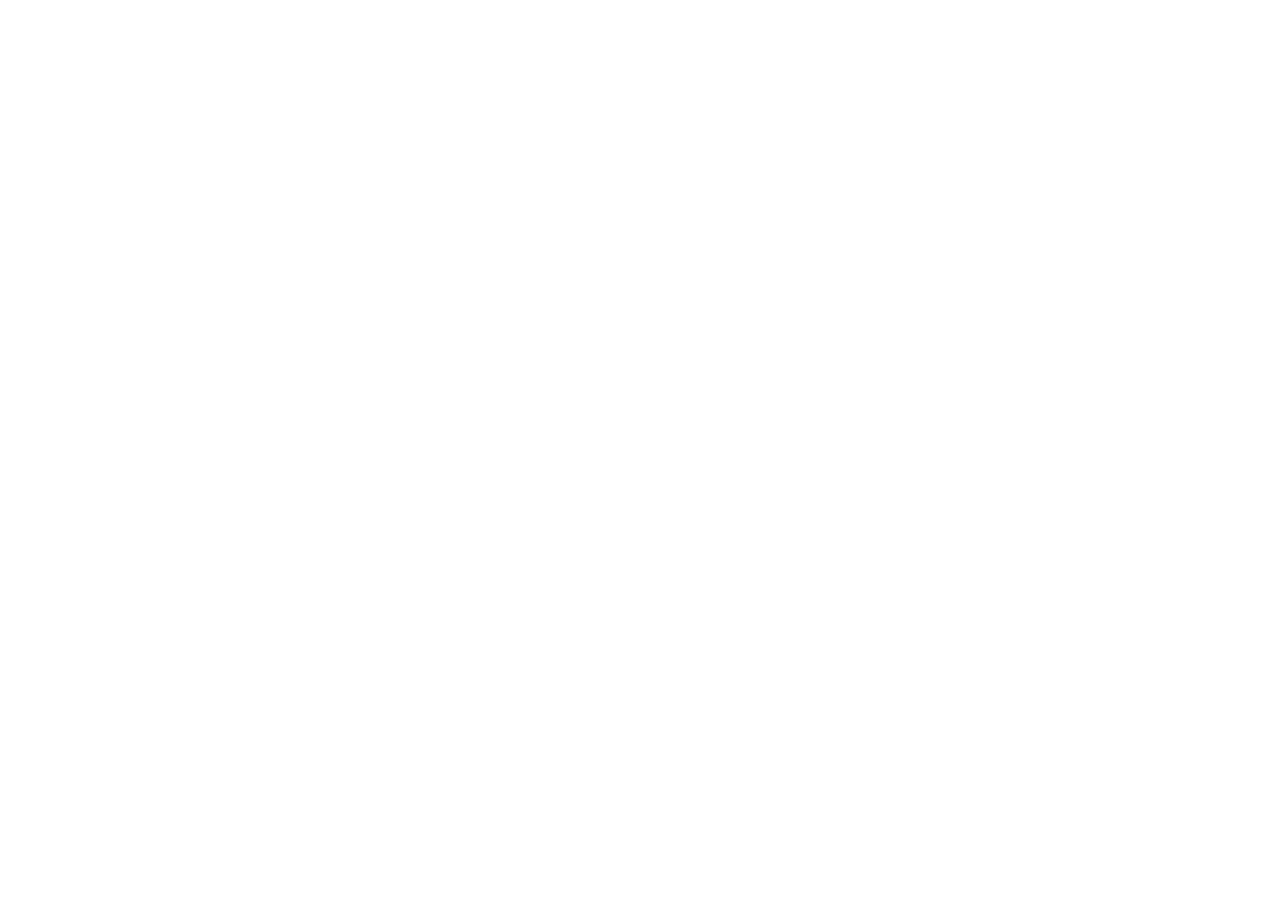
==== segundo/index.html @ a558fc03 "start project" ====
<!DOCTYPE html>
<html lang="en">
  <head>
    <meta charset="UTF-8" />
    <meta name="viewport" content="width=device-width, initial-scale=1.0" />
    <title>Ecommerce India</title>
  </head>
  <body></body>
</html>
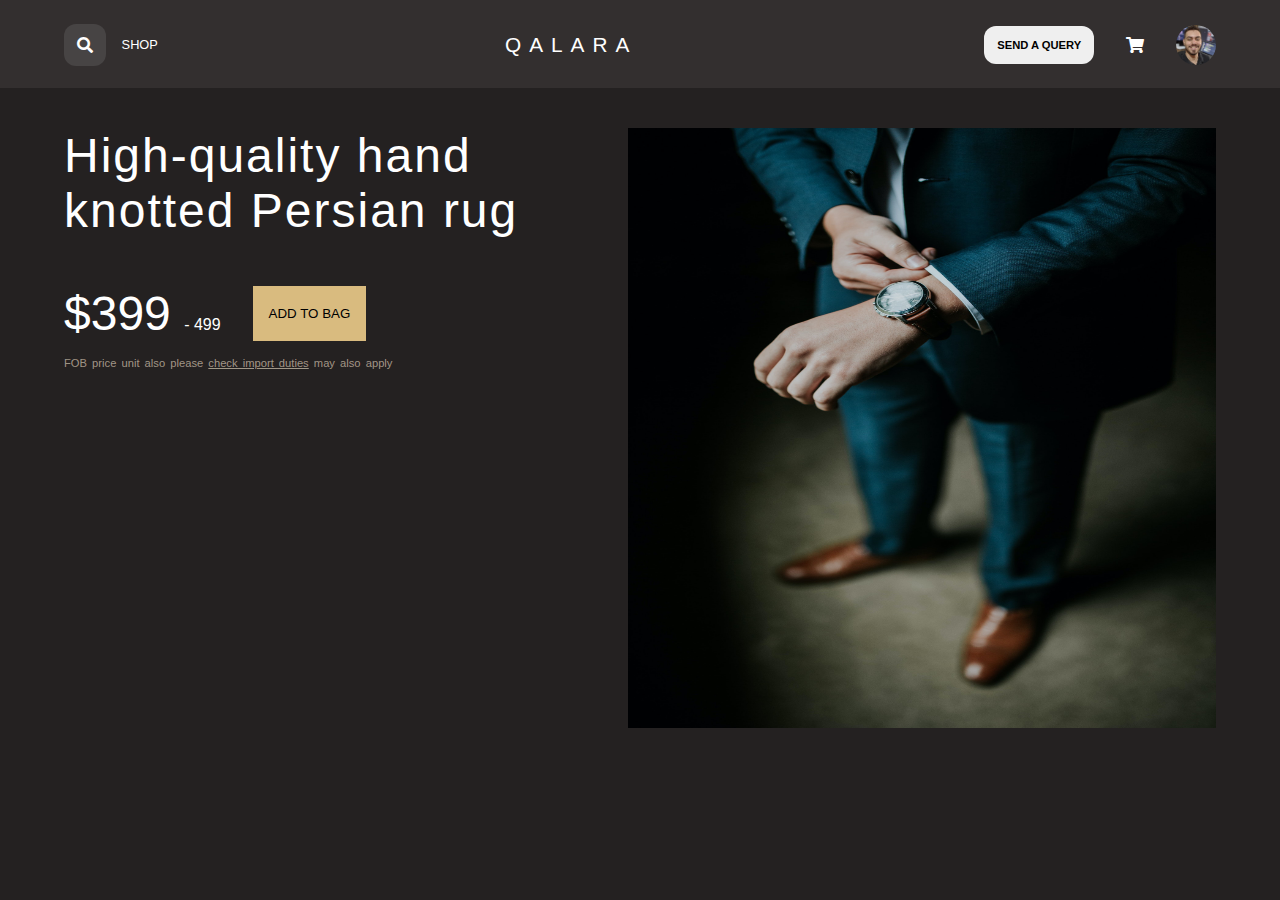
==== commit 4c2df70e: "feat: header & main done" ====
--- a/segundo/index.html
+++ b/segundo/index.html
@@ -2,8 +2,68 @@
 <html lang="en">
   <head>
     <meta charset="UTF-8" />
+    <link
+      rel="stylesheet"
+      href="https://cdnjs.cloudflare.com/ajax/libs/font-awesome/5.13.1/css/all.min.css"
+    />
     <meta name="viewport" content="width=device-width, initial-scale=1.0" />
+    <link rel="stylesheet" href="style.css" />
     <title>Ecommerce India</title>
   </head>
-  <body></body>
+  <body>
+    <header>
+      <nav>
+        <!-- Links -->
+        <div class="menu-links">
+          <!-- Menu Left -->
+          <div class="menu-left">
+            <i class="icon fas fa-search"></i>
+            <p>shop</p>
+          </div>
+
+          <!-- Logo -->
+          <div class="logo">
+            <a href="./">
+              <h1>QALARA</h1>
+            </a>
+          </div>
+
+          <!-- Menu Right -->
+          <div class="menu-right">
+            <button>SEND A QUERY</button>
+            <i class="icon fas fa-shopping-cart"></i>
+            <!-- Profile -->
+            <div class="profile">
+              <img src="./img/profile.png" alt="" />
+            </div>
+          </div>
+        </div>
+      </nav>
+    </header>
+
+    <!-- Main -->
+    <main>
+      <section class="product-price-wrapper">
+        <!-- Info - Left -->
+        <div class="product-price-info">
+          <div class="prices-wrapper">
+            <h1>High-quality hand knotted Persian rug</h1>
+            <div class="prices">
+              <h2>$399 <span> - 499</span></h2>
+              <button>ADD TO BAG</button>
+            </div>
+            <p>
+              FOB price unit also please <span>check import duties</span> may
+              also apply
+            </p>
+          </div>
+        </div>
+
+        <!-- Image - Right -->
+        <div class="product-img">
+          <img src="./img/watch.jpg" alt="" />
+        </div>
+      </section>
+    </main>
+  </body>
 </html>
--- a/segundo/style.css
+++ b/segundo/style.css
@@ -0,0 +1,166 @@
+/*
+
+#0f0d0c;
+#615a51;
+#9d998d;
+#f0ece3;
+#4d2f23;
+#9a775a;
+#c7c5bc;
+
+*/
+
+* {
+  margin: 0;
+  padding: 0;
+  box-sizing: border-box;
+  list-style: none;
+  text-decoration: none;
+}
+
+body {
+  font-family: Roboto, Oxygen, Ubuntu, Cantarell, "Open Sans", "Helvetica Neue",
+    sans-serif;
+}
+
+img {
+  width: 100%;
+  height: 100%;
+}
+
+/* Header ====================== */
+header {
+  width: 100%;
+  background-color: #332f2f;
+  box-shadow: 0 0 20px #000;
+  height: 5.5rem;
+}
+
+/* Importante ======================= */
+nav {
+  padding: 1.5rem 4rem;
+}
+
+.menu-links {
+  display: flex;
+  justify-content: space-between;
+  align-items: center;
+}
+
+.menu-left {
+  display: flex;
+  align-items: center;
+  color: #fff;
+}
+
+.menu-left p {
+  text-transform: uppercase;
+  margin-left: 1rem;
+  font-size: 0.8rem;
+}
+
+.menu-left i {
+  background-color: #474444;
+  color: #fff;
+  padding: 0.8rem;
+  border-radius: 12px;
+}
+
+.logo h1 {
+  font-size: 1.3rem;
+  color: #fff;
+  font-weight: 300;
+  letter-spacing: 8px;
+}
+
+.profile {
+  height: 40px;
+  width: 40px;
+  overflow: hidden;
+  border-radius: 50px;
+  margin-left: 2rem;
+}
+
+.menu-right {
+  display: flex;
+  flex-direction: row;
+  justify-content: space-between;
+  align-items: center;
+}
+
+.menu-right button {
+  padding: 0.8rem;
+  border: none;
+  border-radius: 12px;
+  font-size: 0.7rem;
+  font-weight: 600;
+}
+
+.menu-right i {
+  color: #fff;
+  margin-left: 2rem;
+}
+
+/* Main ====================== */
+
+/* Section Product Prices */
+.product-price-wrapper {
+  display: flex;
+  background-color: #242121;
+  margin: 0 auto;
+  padding: 2.5rem 4rem;
+  height: calc(100vh - 5.5rem);
+  justify-content: space-between;
+}
+
+.product-price-info {
+  width: 50%;
+}
+
+.prices-wrapper h1 {
+  color: #fff;
+  font-size: 3rem;
+  letter-spacing: 2px;
+  font-weight: 400;
+}
+
+.product-img {
+  width: 600px;
+  height: 600px;
+}
+
+.prices {
+  display: flex;
+  margin-top: 3rem;
+  color: #fff;
+}
+
+.prices h2 {
+  font-weight: 300;
+  font-size: 3rem;
+}
+
+h2 > span {
+  font-size: 1rem;
+  font-weight: 100;
+}
+
+.prices button {
+  border: none;
+  padding: 0 1rem;
+  background-color: #d9bb7f;
+  margin-left: 2rem;
+}
+
+.prices-wrapper p {
+  margin-top: 1rem;
+  font-size: 0.7rem;
+  color: #e4d7c0a6;
+  font-weight: 100;
+  word-spacing: 2px;
+}
+
+p > span {
+  cursor: pointer;
+  text-decoration: underline;
+}
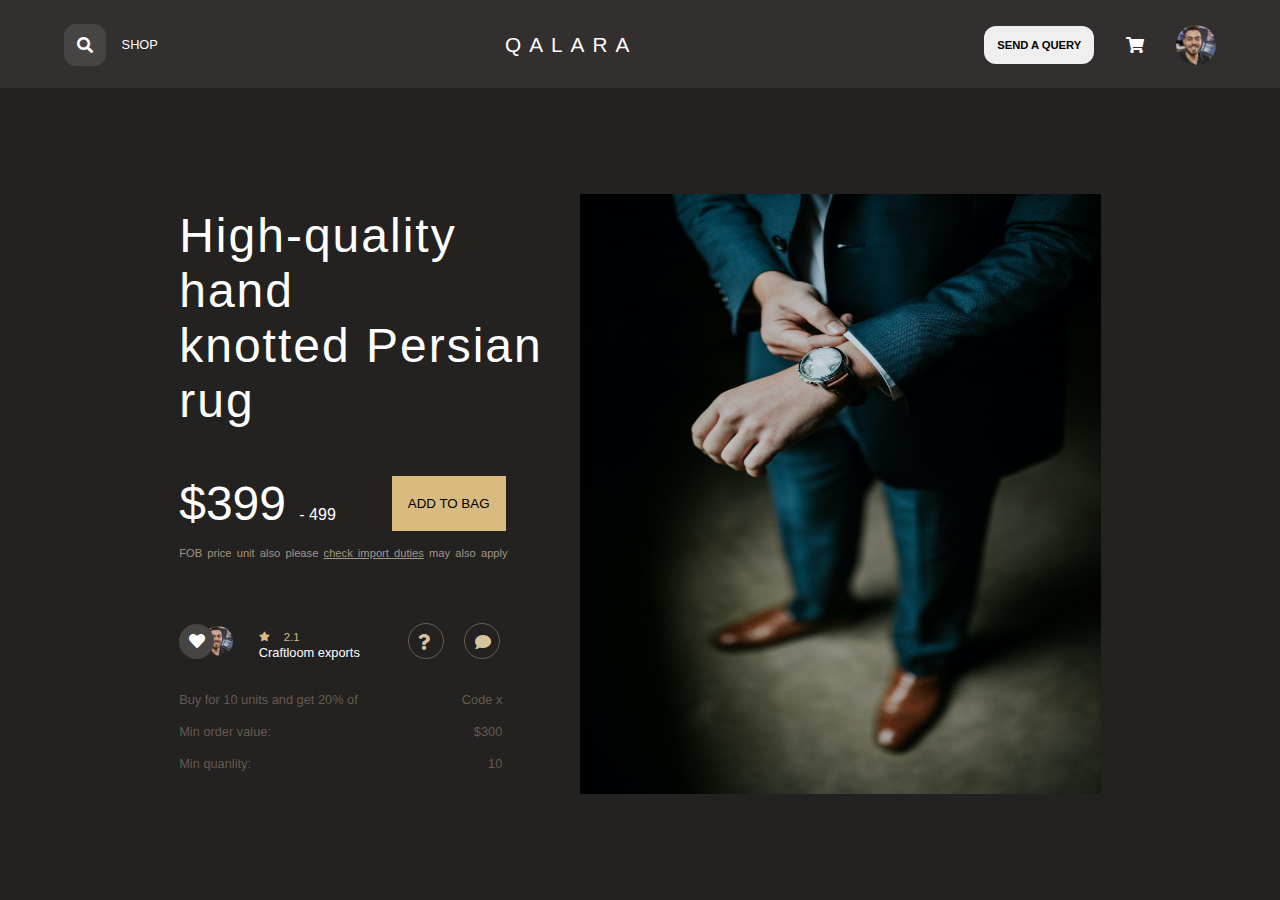
==== commit 2d9920cf: "feat: header & main done" ====
--- a/segundo/index.html
+++ b/segundo/index.html
@@ -44,24 +44,69 @@
     <!-- Main -->
     <main>
       <section class="product-price-wrapper">
-        <!-- Info - Left -->
-        <div class="product-price-info">
-          <div class="prices-wrapper">
-            <h1>High-quality hand knotted Persian rug</h1>
-            <div class="prices">
-              <h2>$399 <span> - 499</span></h2>
-              <button>ADD TO BAG</button>
+        <!-- Wrapper -->
+        <div class="product-wrapper">
+          <!-- Info - Left -->
+          <div class="product-price-info">
+            <div class="prices-wrapper">
+              <h1>
+                High-quality hand <br />
+                knotted Persian rug
+              </h1>
+              <div class="prices">
+                <h2>$399 <span> - 499</span></h2>
+                <button>ADD TO BAG</button>
+              </div>
+              <p>
+                FOB price unit also please <span>check import duties</span> may
+                also apply
+              </p>
             </div>
-            <p>
-              FOB price unit also please <span>check import duties</span> may
-              also apply
-            </p>
+
+            <!-- Comments -->
+            <div class="comments-wrapper">
+              <!-- Comments header -->
+              <div class="comments-header">
+                <div id="icon-like">
+                  <i class="icon fas fa-heart"></i>
+                </div>
+                <div class="comments-profile">
+                  <img src="./img/profile.png" alt="" />
+                </div>
+
+                <div class="comments-stars">
+                  <i class="icon fas fa-star"></i>
+                  <span>2.1</span>
+                  <p>Craftloom exports</p>
+                </div>
+
+                <!-- Icons Direito -->
+                <div class="icon-right">
+                  <i class="icon fas fa-question"></i>
+                  <i class="icon fas fa-comment"></i>
+                </div>
+              </div>
+            </div>
+
+            <div class="comments-info-wrapper">
+              <div class="comments-info-left">
+                <p>Buy for 10 units and get 20% of</p>
+                <p>Min order value:</p>
+                <p>Min quanlity:</p>
+              </div>
+
+              <div class="comments-info-right">
+                <p>Code x</p>
+                <p>$300</p>
+                <p>10</p>
+              </div>
+            </div>
           </div>
-        </div>
 
-        <!-- Image - Right -->
-        <div class="product-img">
-          <img src="./img/watch.jpg" alt="" />
+          <!-- Image - Right -->
+          <div class="product-img">
+            <img src="./img/watch.jpg" alt="" />
+          </div>
         </div>
       </section>
     </main>
--- a/segundo/style.css
+++ b/segundo/style.css
@@ -28,7 +28,7 @@
   height: 100%;
 }
 
-/* Header ====================== */
+/* Header ========================== */
 header {
   width: 100%;
   background-color: #332f2f;
@@ -64,6 +64,7 @@
   color: #fff;
   padding: 0.8rem;
   border-radius: 12px;
+  cursor: pointer;
 }
 
 .logo h1 {
@@ -99,6 +100,7 @@
 .menu-right i {
   color: #fff;
   margin-left: 2rem;
+  cursor: pointer;
 }
 
 /* Main ====================== */
@@ -149,7 +151,7 @@
   border: none;
   padding: 0 1rem;
   background-color: #d9bb7f;
-  margin-left: 2rem;
+  margin-left: 3.5rem;
 }
 
 .prices-wrapper p {
@@ -164,3 +166,95 @@
   cursor: pointer;
   text-decoration: underline;
 }
+
+.product-wrapper {
+  display: flex;
+  justify-content: space-between;
+  width: 80%;
+  margin: auto;
+  align-items: center;
+}
+
+.comments-wrapper {
+  display: flex;
+  align-items: center;
+}
+
+.comments-header i {
+  padding: 0.6rem;
+  border-radius: 50px;
+  color: #fff;
+  background-color: #474444;
+  z-index: 999;
+}
+
+.comments-header {
+  display: flex;
+  margin-top: 4rem;
+  align-items: center;
+}
+
+.comments-profile {
+  width: 30px;
+  height: 30px;
+  overflow: hidden;
+  border-radius: 50px;
+  margin-left: -0.7rem;
+}
+
+.comments-stars {
+  margin-left: 1rem;
+}
+
+.comments-stars i {
+  background-color: transparent;
+  color: #d9bb7f;
+  font-size: 0.6rem;
+}
+
+.comments-stars span {
+  color: #d9bb7f;
+  font-size: 0.7rem;
+  font-weight: 300;
+}
+
+.comments-stars p {
+  /* margin-top: -0.8rem; */
+  color: #fff;
+  font-weight: 100;
+  font-size: 0.8rem;
+  margin-top: -0.4rem;
+  margin-left: 0.6rem;
+}
+
+#icon-like {
+  z-index: 999;
+}
+
+.icon-right {
+  margin-left: 2rem;
+}
+
+.icon-right i {
+  border: 1px solid #e2cfa859;
+  background-color: transparent;
+  color: #e2cfa8f3;
+  border-radius: 50px;
+  height: 36px;
+  width: 36px;
+  margin-left: 1rem;
+}
+
+.comments-info-wrapper {
+  display: flex;
+  margin-top: 1.5rem;
+  color: #e2cfa859;
+  font-size: 0.8rem;
+  line-height: 32px;
+  font-weight: 100;
+}
+
+.comments-info-right {
+  margin-left: 6.5rem;
+  text-align: right;
+}
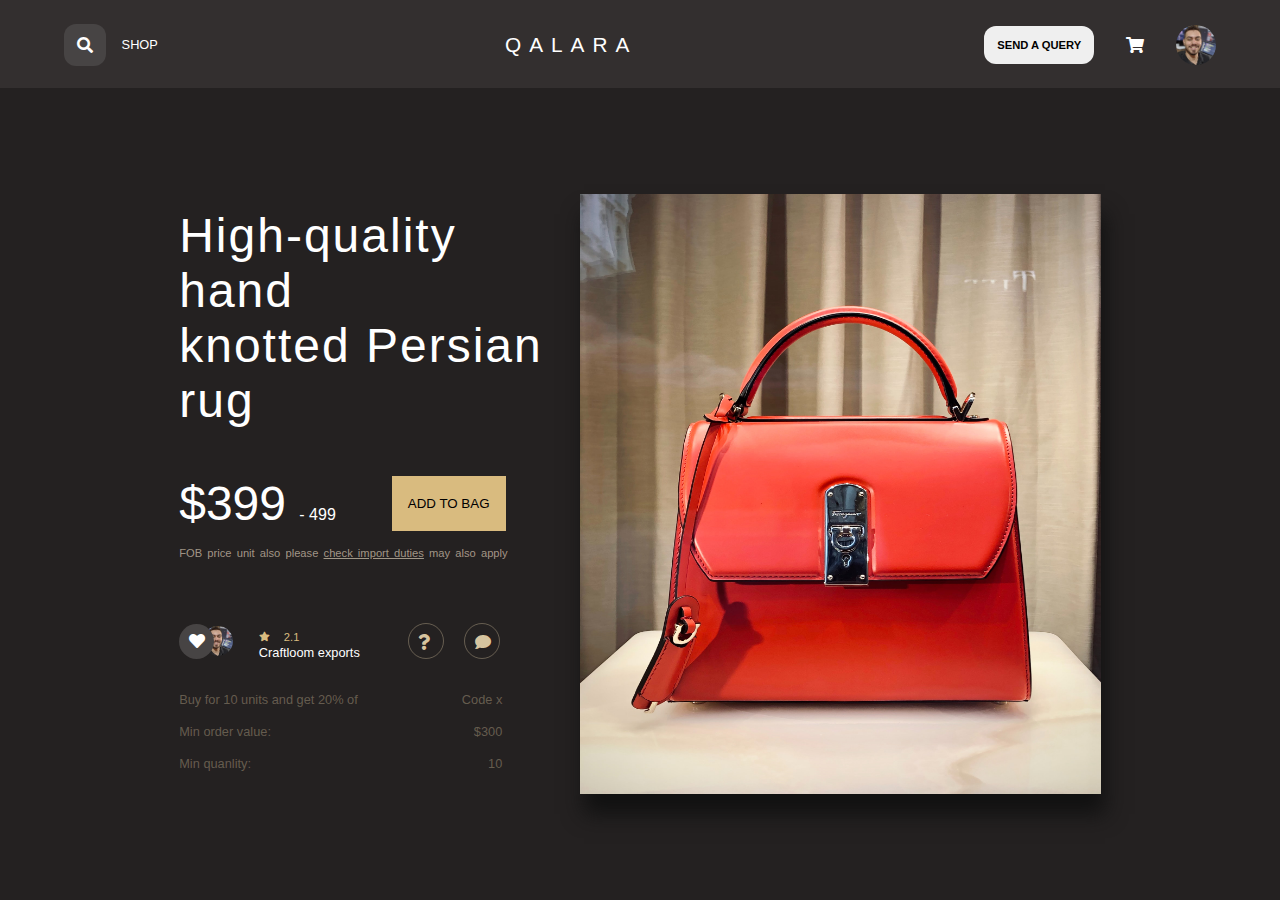
==== commit b46ac027: "finish home" ====
--- a/segundo/index.html
+++ b/segundo/index.html
@@ -105,7 +105,7 @@
 
           <!-- Image - Right -->
           <div class="product-img">
-            <img src="./img/watch.jpg" alt="" />
+            <img src="./img/bag.jpg" alt="" />
           </div>
         </div>
       </section>
--- a/segundo/style.css
+++ b/segundo/style.css
@@ -67,6 +67,11 @@
   cursor: pointer;
 }
 
+.menu-left i:hover {
+  background-color: #fff;
+  color: #242121;
+}
+
 .logo h1 {
   font-size: 1.3rem;
   color: #fff;
@@ -90,6 +95,7 @@
 }
 
 .menu-right button {
+  cursor: pointer;
   padding: 0.8rem;
   border: none;
   border-radius: 12px;
@@ -97,10 +103,19 @@
   font-weight: 600;
 }
 
+.menu-right button:hover {
+  background-color: #242121;
+  color: #fff;
+}
+
 .menu-right i {
   color: #fff;
   margin-left: 2rem;
   cursor: pointer;
+}
+
+.menu-right i:hover {
+  color: #d9bb7f;
 }
 
 /* Main ====================== */
@@ -129,6 +144,7 @@
 .product-img {
   width: 600px;
   height: 600px;
+  box-shadow: 4px 20px 20px #111;
 }
 
 .prices {
@@ -154,6 +170,12 @@
   margin-left: 3.5rem;
 }
 
+.prices button:hover {
+  background-color: #332f2f;
+  color: #d9bb7f;
+  cursor: pointer;
+}
+
 .prices-wrapper p {
   margin-top: 1rem;
   font-size: 0.7rem;
@@ -188,6 +210,12 @@
   z-index: 999;
 }
 
+.comments-header i:hover {
+  color: #242121;
+  background-color: #e2cfa8;
+  cursor: pointer;
+}
+
 .comments-header {
   display: flex;
   margin-top: 4rem;
@@ -245,6 +273,12 @@
   margin-left: 1rem;
 }
 
+.icon-right i:hover {
+  background-color: #e2cfa8f3;
+  color: #242121;
+  cursor: pointer;
+}
+
 .comments-info-wrapper {
   display: flex;
   margin-top: 1.5rem;
